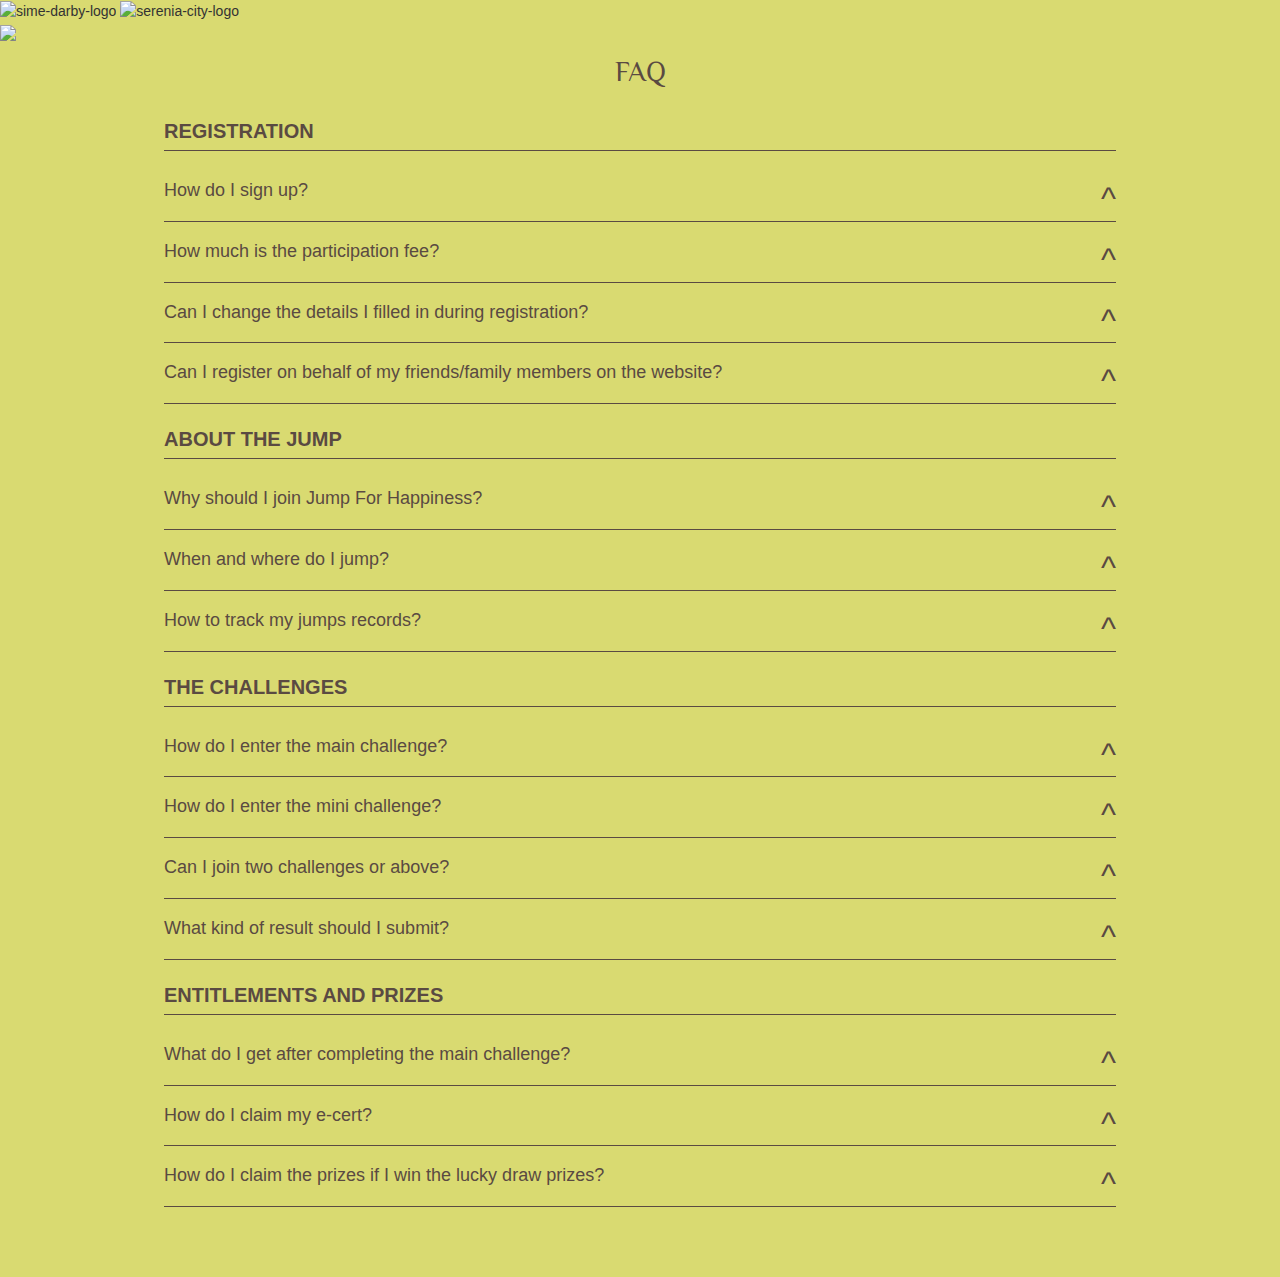
==== faq/index.html @ 18446aae "faq, leaderboard, tnc" ====
<!DOCTYPE html>
<html lang="zh-tw">

<head>
  <meta charset="utf-8">
  <meta name="viewport" content="width=device-width, initial-scale=1, shrink-to-fit=no">
  <meta name="description" content="">
  <meta name="author" content="">
  <title>Jump 4 Happiness - FAQ</title>
  <!-- Bootstrap core CSS -->
  <link href="https://maxcdn.bootstrapcdn.com/bootstrap/3.3.7/css/bootstrap.min.css" rel="stylesheet">
  <link href="https://fonts.googleapis.com/css2?family=Philosopher:ital,wght@0,400;0,700;1,400;1,700&display=swap"
    rel="stylesheet">

  <!-- Custom styles for this template -->
  <link rel="stylesheet" href="/nav.css">
  <style>

    @font-face {
      font-family: "gotham-medium";
      src: url('/asset/gotham/Gotham-Medium.ttf');
    }

    @font-face {
      font-family: "gotham-bold";
      src: url('/asset/gotham/Gotham-Bold.ttf');
    }

    @font-face {
      font-family: "gotham-light";
      src: url('/asset/gotham/Gotham-Light.ttf');
    }

    body {
      background-color: #D9DA71;
    }

    .faq-wrapper {
      margin: auto;
      max-width: 1080px;
      font-family: "gotham-medium", sans-serif;
      min-height: 100vh;
      width: 100vw;
      padding: 0 5% 60px;
    }

    .faq-main-title {
      color: #5A4A42;
      font-family: 'Philosopher', sans-serif;
      text-align: center;
      font-size: 28px;
      padding: 16px 0 8px;
      margin: 0;
    }

    .faq-section-title {
      font-size: 20px;
      font-family: 'gotham-medium', sans-serif;
      font-weight: 600;
      color: #5A4A42;
      background-color: transparent;
      font-weight: 700;
      margin-top: 16px;
      padding: 8px 0;
      border-bottom: 1px solid #5A4A42;
    }

    .faq-list {
      list-style: none;
      padding: 0;
    }

    .faq-list li {
      border-bottom: 1px solid #5A4A42;
      margin: auto;
      padding: 20px 0;
      text-align: left;
    }


    .faq-list .faq-heading::before {
      content: '^';
      font-size: 32px;
      font-weight: 200;
      display: block;
      position: absolute;
      right: 0;
      color: #5A4A42;
    }

    .faq-list .the-active .faq-heading::before {
      content: '^';
      transform: rotate(180deg) translateY(0.5em);
      color: #5A4A42;
    }

    .faq-heading {
      font-family: 'gotham-medium', sans-serif;
      color: #5A4A42;
      position: relative;
      cursor: pointer;
      font-size: 18px;
      font-weight: 400;
      margin: 0;
    }

    .faq-text {
      display: none;
    }

    .art-box svg {
      width: 100%;
    }

    .row {
      display: flex;
    }

    .row .col {
      flex-basis: 50%;
    }

    .read {
      font-family: 'gotham-medium', sans-serif;
      color: #FFFFFF;
      background-color: #5A4A42;
      font-size: 16px;
      line-height: 1.5;
      margin-top: 16px;
      padding: 8px;
      font-weight: normal;
      margin-bottom: -12px;
    }
  </style>

<body>
  <!-- Page Content -->
  <div class="nav-wrapper">
    <div class="nav-company-logo">
      <img class="logo" src="/asset/nav-sime-darby-logo.png" alt="sime-darby-logo">
      <img class="logo" src="/asset/nav-serenia-city-logo.png" alt="serenia-city-logo">
    </div>
    <img src="/asset/nav-image.png">
  </div>
  <!-- Main  -->
  <section class="faq-wrapper">
    <h1 class="faq-main-title">FAQ</h1>
    <div>
      <h2 class="faq-section-title">REGISTRATION</h2>
      <ul class="faq-list">
        <li>
          <h4 class="faq-heading">How do I sign up?</h4>
          <p class="read faq-text">
            Register on our site by filling in your name, mobile number and email address. A confirmation email will be
            sent to you.
          </p>
        </li>
        <li>
          <h4 class="faq-heading">How much is the participation fee?</h4>
          <p class="read faq-text">
            It’s free of charge.
          </p>
        </li>
        <li>
          <h4 class="faq-heading">Can I change the details I filled in during registration?</h4>
          <p class="read faq-text">
            To change your details such as phone number, please inform us at <a
              href="mailto:sereniacity.jumpforhappiness@gmail.com">sereniacity.jumpforhappiness@gmail.com</a>.
          </p>
        </li>
        <li>
          <h4 class="faq-heading">Can I register on behalf of my friends/family members on the website?</h4>
          <p class="read faq-text">
            Yes, you can register on behalf of them.
          </p>
        </li>
      </ul>
      <h2 class="faq-section-title">ABOUT THE JUMP</h2>
      <ul class="faq-list">
        <li>
          <h4 class="faq-heading">Why should I join Jump For Happiness?</h4>
          <p class="read faq-text">
            As we are highly encouraged to keep staying at home, one of the best ways to relieve our stress and keep
            ourselves healthy is jumping. The Jump For Happiness event is an initiative to promote happiness during hard
            times and encourage the public to take care of their well-being, stay healthy and active by doing home-based
            exercises.
          </p>
        </li>
        <li>
          <h4 class="faq-heading">When and where do I jump?</h4>
          <p class="read faq-text">
            The contest period is from 16th September to 16th October. In other words, you can jump anywhere, anytime
            within this period and submit the proof of your jump to us via our site latest by 16th October 2021.
          </p>
        </li>
        <li>
          <h4 class="faq-heading">How to track my jumps records?</h4>
          <p class="read faq-text">
            You can track your jump records with any skipping app (YaoYao, Jumpr ,etc). For uploading of results, please
            refer to “How do I enter the main challenge?” section below.
          </p>
        </li>
      </ul>

      <h2 class="faq-section-title">THE CHALLENGES</h2>
      <ul class="faq-list">
        <li>
          <h4 class="faq-heading">How do I enter the main challenge?</h4>
          <p class="read faq-text">
            Step 1: Register your personal information.
            <br>Step 2: Receive a confirmation email.
            <br>Step 3: Start jumping anytime, anywhere with any skipping app (YaoYao, Jumpr ,etc) from 16 September -
            16 October 2021.
            <br>Step 4:Screenshot the results from your skipping app.
            <br>Step 5: Choose the category for the main challenge: Primary Jump, Secondary Jump and Grand Jump.
            <br>Step 6: Submit the screenshot with your ticket number and the total number of jumps via our landing
            page.
            <br>Step 7: Post the most insta-worthy shot on Facebook and Instagram with ticket no. in the caption with
            following hashtag #SereniaCity #SereniaAiora #JumpForHappiness to take part in the lucky draw. Remember to
            set your post to Public.
            <br>Step 8: Check out our website for the announcement of the lucky draw winner.
          </p>
        </li>
        <li>
          <h4 class="faq-heading">How do I enter the mini challenge?</h4>
          <p class="read faq-text">
            <b>Super Jumper Challenge</b><br>
            Participants must complete at least 500 jumps or above.
            Select the Super Jumper Challenge and submit the screenshot via our landing page.
            Multiple submissions are acceptable but each submission will be treated as a new submission and not
            cumulative.
            The screenshot must show your jump counts, duration and date.
            Leaderboard is available at the Jump For Happiness webpage.
            <br><br>
            <b>Flash Jumper Challenge</b><br>
            Participants must complete 500 jumps.
            Select the Flash Jumper Challenge and submit the screenshot via our landing page.
            Multiple submissions are acceptable but each submission will be treated as a new submission and not
            cumulative.
            The screenshot must show jump counts, duration and date.
            Leaderboard is available at the Jump For Happiness webpage.
          </p>
        </li>
        <li>
          <h4 class="faq-heading">Can I join two challenges or above?</h4>
          <p class="read faq-text">
            Yes, you can join all challenges here.
          </p>
        </li>
        <li>
          <h4 class="faq-heading">What kind of result should I submit?</h4>
          <p class="read faq-text">
            A valid submission should include your jumping counts, duration and date.
          </p>
        </li>
      </ul>

      <h2 class="faq-section-title">ENTITLEMENTS AND PRIZES</h2>
      <ul class="faq-list">
        <li>
          <h4 class="faq-heading">What do I get after completing the main challenge?</h4>
          <p class="read faq-text">
            500 jumps to take part in our lucky draw. 1000 jumps to be qualified for our pre-launch unit selection of
            Serenia Aiora and 1500 jumps to get a 1% rebate (or RM3000 voucher - TBC) for Serenia-Aiora units (terms and
            conditions apply). - maximum cap for rebate & unit selection prizes
          </p>
        </li>
        <li>
          <h4 class="faq-heading">How do I claim my e-cert?</h4>
          <p class="read faq-text">
            Upon completion of the challenges, the customer service will email the e-cert to you. From there, you will
            be able to download your e-cert.
          </p>
        </li>
        <li>
          <h4 class="faq-heading">How do I claim the prizes if I win the lucky draw prizes?</h4>
          <p class="read faq-text">
            All lucky draw prizes will be mailed out to the winners within 30 days of the end of the contest period.
          </p>
        </li>
      </ul>
    </div>


  </section>
  <script src="https://cdnjs.cloudflare.com/ajax/libs/jquery/1.11.1/jquery.min.js"></script>
  <script>
    $('.faq-heading').click(function () {
      $(this).parent('li').toggleClass('the-active').find('.faq-text').slideToggle();
    });
  </script>
</body>

</html>
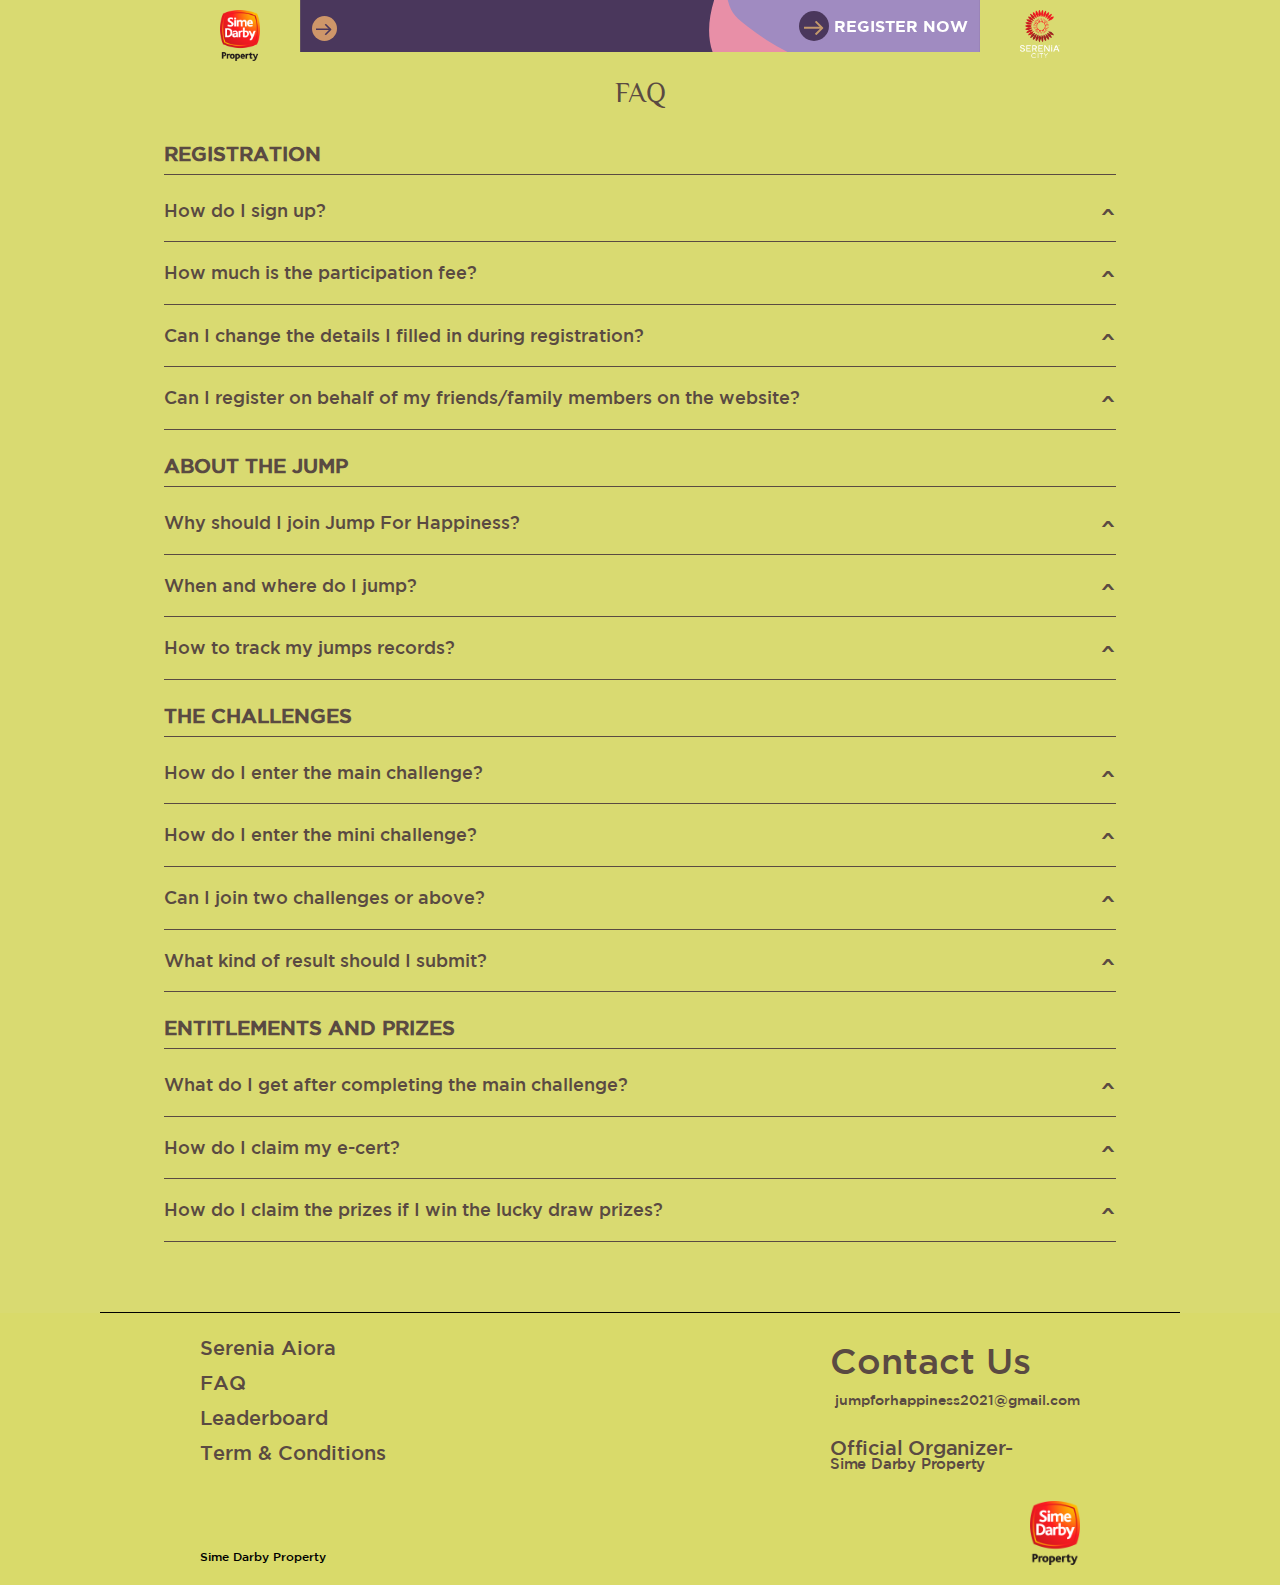
==== commit 14e7a2a0: "duplicate nav and footer to other page" ====
--- a/faq/index.html
+++ b/faq/index.html
@@ -11,11 +11,12 @@
   <link href="https://maxcdn.bootstrapcdn.com/bootstrap/3.3.7/css/bootstrap.min.css" rel="stylesheet">
   <link href="https://fonts.googleapis.com/css2?family=Philosopher:ital,wght@0,400;0,700;1,400;1,700&display=swap"
     rel="stylesheet">
+  <link rel="stylesheet" href="https://stackpath.bootstrapcdn.com/bootstrap/4.3.1/css/bootstrap.min.css">
 
   <!-- Custom styles for this template -->
   <link rel="stylesheet" href="/nav.css">
+  <link rel="stylesheet" href="/footer.css">
   <style>
-
     @font-face {
       font-family: "gotham-medium";
       src: url('/asset/gotham/Gotham-Medium.ttf');
@@ -131,16 +132,70 @@
       font-weight: normal;
       margin-bottom: -12px;
     }
+
+    @media (min-width: 768px) {
+      .faq-wrapper {
+        padding-top: 60px;
+        border-bottom: 1px solid #000000;
+      }
+    }
   </style>
 
 <body>
   <!-- Page Content -->
   <div class="nav-wrapper">
     <div class="nav-company-logo">
-      <img class="logo" src="/asset/nav-sime-darby-logo.png" alt="sime-darby-logo">
-      <img class="logo" src="/asset/nav-serenia-city-logo.png" alt="serenia-city-logo">
+      <a href="https://www.simedarbyproperty.com/" target="_blank">
+        <img class="logo" src="/asset/nav-sime-darby-logo.png" alt="sime-darby-logo">
+      </a>
+      <div class="hidden-xs nav-desktop navbar-menu-wrapper">
+        <div onclick="toggleMenu(true)" id="toggle-menu-display" class="toggle-menu">
+          <img src="/asset/icon-arrow-purple.svg">
+        </div>
+        <div onclick="toggleMenu(false)" style="display: none;" id="toggle-menu-hide" class="toggle-menu left">
+          <img src="/asset/icon-arrow-purple.svg">
+        </div>
+        <a class="nav-register-button" href="/#register">
+          <div onclick="toggleMenu(false)" class="toggle-register">
+            <img src="/asset/icon-arrow-brown.svg">
+          </div>
+          REGISTER NOW
+        </a>
+        <div class="nav-links" style="left: -200px;">
+          <a onclick="toggleMenu(false)" href="/">HOME</a>
+          <a onclick="toggleMenu(false)" href="/#register">REGISTER</a>
+          <a onclick="toggleMenu(false)" href="/">RESULT SUBMISSION</a>
+          <a onclick="toggleMenu(false)" href="/leaderboard-flash-jumper-challange/">LEADERBOARD</a>
+          <a onclick="toggleMenu(false)" href="/faq/">FAQ</a>
+          <hr>
+        </div>
+      </div>
+      <a href="https://www.simedarbyproperty.com/serenia-city/serenia-aiora/" target="_blank">
+        <img class="logo" src="/asset/nav-serenia-city-logo.png" alt="serenia-city-logo">
+      </a>
     </div>
-    <img src="/asset/nav-image.png">
+    <div class="navbar-menu-wrapper visible-xs">
+      <div onclick="toggleMenuM(true)" id="toggle-menu-display-m" class="toggle-menu">
+        <img src="/asset/icon-arrow-purple.svg">
+      </div>
+      <div onclick="toggleMenuM(false)" style="display: none;" id="toggle-menu-hide-m" class="toggle-menu left">
+        <img src="/asset/icon-arrow-purple.svg">
+      </div>
+      <a class="nav-register-button" href="/#register">
+        <div onclick="toggleMenuM(false)" class="toggle-register">
+          <img src="/asset/icon-arrow-brown.svg">
+        </div>
+        REGISTER NOW
+      </a>
+      <div class="nav-links" style="left: -200px;">
+        <a onclick="toggleMenuM(false)" href="/">HOME</a>
+        <a onclick="toggleMenuM(false)" href="/#register">REGISTER</a>
+        <a onclick="toggleMenuM(false)" href="/">RESULT SUBMISSION</a>
+        <a onclick="toggleMenuM(false)" href="/leaderboard-flash-jumper-challange/">LEADERBOARD</a>
+        <a onclick="toggleMenuM(false)" href="/faq/">FAQ</a>
+        <hr>
+      </div>
+    </div>
   </div>
   <!-- Main  -->
   <section class="faq-wrapper">
@@ -280,11 +335,68 @@
         </li>
       </ul>
     </div>
-
-
   </section>
+  <!-- Footer -->
+  <footer id="contact-us" class="footer-contact-us">
+    <div class="footer-wrapper d-flex flex-column flex-lg-row justify-content-between">
+      <div class="footer-list d-flex flex-column">
+        <a class="footer-list__item" href="https://www.simedarbyproperty.com/serenia-city/serenia-aiora/"
+          target="_blank">
+          Serenia Aiora<i class="fa fa-external-link" aria-hidden="true"></i>
+        </a>
+        <a class="footer-list__item" href="/faq/">FAQ</a>
+        <a class="footer-list__item" href="/leaderboard-flash-jumper-challange/">Leaderboard</a>
+        <a class="footer-list__item" href="/term-and-condition/">Term & Conditions</a>
+      </div>
+      <hr class="hidden-lg hidden-md">
+      <div>
+        <div class="contact-us-title">Contact Us</div>
+        <a href="mailto:jumpforhappiness2021@gmail.com" class="email">
+          <i class="fa fa-envelope" aria-hidden="true"></i>jumpforhappiness2021@gmail.com
+        </a>
+        <div class="contact-us-official">Official Organizer-<br>
+          <span style="font-size: 0.75em">Sime Darby Property</span>
+        </div>
+      </div>
+      <hr class="hidden-lg hidden-md">
+    </div>
+    <div class="d-flex justify-content-between align-items-end contact-us-organizer">
+      <div>Sime Darby Property</div>
+      <a href="https://www.simedarbyproperty.com/" target="_blank">
+        <img class="logo" src="/asset/nav-sime-darby-logo.png" alt="sime-darby-logo">
+      </a>
+    </div>
+  </footer>
   <script src="https://cdnjs.cloudflare.com/ajax/libs/jquery/1.11.1/jquery.min.js"></script>
   <script>
+    function toggleMenu(openMenu) {
+      if (openMenu) {
+        document.getElementsByClassName('nav-links')[0].style.display = 'flex';
+        document.getElementsByClassName('nav-links')[0].style.left = '0';
+        document.getElementById('toggle-menu-hide').style.display = 'block';
+        document.getElementById('toggle-menu-display').style.display = 'none';
+      } else {
+        document.getElementsByClassName('nav-links')[0].style.display = 'none';
+        document.getElementsByClassName('nav-links')[0].style.left = '-200px';
+        document.getElementById('toggle-menu-hide').style.display = 'none';
+        document.getElementById('toggle-menu-display').style.display = 'block';
+      }
+    }
+
+    function toggleMenuM(openMenu) {
+      if (openMenu) {
+        document.getElementsByClassName('nav-links')[1].style.display = 'flex';
+        document.getElementsByClassName('nav-links')[1].style.left = '0';
+        document.getElementById('toggle-menu-hide-m').style.display = 'block';
+        document.getElementById('toggle-menu-display-m').style.display = 'none';
+      } else {
+        document.getElementsByClassName('nav-links')[1].style.display = 'none';
+        document.getElementsByClassName('nav-links')[1].style.left = '-200px';
+        document.getElementById('toggle-menu-hide-m').style.display = 'none';
+        document.getElementById('toggle-menu-display-m').style.display = 'block';
+      }
+    }
+
     $('.faq-heading').click(function () {
       $(this).parent('li').toggleClass('the-active').find('.faq-text').slideToggle();
     });
--- a/nav.css
+++ b/nav.css
@@ -0,0 +1,165 @@
+.nav-wrapper {
+  width: 100%;
+  background-color: #99C442;
+  position: relative;
+  z-index: 999;
+}
+
+.nav-company-logo {
+  width: 100%;
+  display: flex;
+  justify-content: space-between;
+  align-items: center;
+}
+
+.nav-company-logo .logo {
+  width: 35px;
+  padding: 10px;
+  box-sizing: content-box;
+}
+
+/* .nav-wrapper img {
+  width: 100%;
+} */
+
+.navbar-menu-wrapper {
+  width: 100vw;
+  height: 52px;
+  background-image: url(asset/nav-image-desktop.svg);
+  background-size: cover;
+  background-repeat: no-repeat;
+  background-position: center right;
+
+
+}
+
+.navbar-menu-wrapper img {
+  width: 100%;
+  height: 100%;
+}
+
+.toggle-menu {
+  position: absolute;
+  background-color: #CE9669;
+  color: #4a375c;
+  z-index: 20;
+  padding: 4px;
+  box-sizing: border-box;
+  font-size: 20px;
+  line-height: 16px;
+  width: 25px;
+  height: 25px;
+  border-radius: 50%;
+  left: 12px;
+  bottom: 12px;
+  cursor: pointer;
+}
+
+.toggle-menu.left {
+  transform: rotate(180deg);
+}
+
+.toggle-menu img {
+  width: 16px;
+}
+
+.nav-register-button {
+  position: absolute;
+  right: 10px;
+  bottom: 12px;
+  color: #FFFFFF;
+  font-family: "gotham-bold", sans-serif;
+  display: flex;
+  align-items: center;
+  flex-wrap: nowrap;
+  font-size: 16px;
+  line-height: 20px;
+}
+
+.nav-register-button .toggle-register {
+  color: #CE9669;
+  background-color: #4a375c;
+  padding: 5px;
+  width: 30px;
+  height: 30px;
+  border-radius: 50%;
+  cursor: pointer;
+  margin-right: 5px;
+}
+
+.nav-register-button .toggle-register img {
+  width: 20px;
+}
+
+.nav-links {
+  position: absolute;
+  top: 117px;
+  background-color: rgba(79, 52, 93, 0.9);
+  width: 280px;
+  padding: 0 10px 10px;
+  display: flex;
+  flex-direction: column;
+  display: none;
+  transition: all 200ms linear;
+}
+
+.nav-links a {
+  font-family: "gotham-medium", sans-serif;
+  color: #FFFFFF;
+  margin: 2px 0;
+  font-size: 16px;
+}
+
+.nav-links hr {
+  display: block;
+  width: 100%;
+  border-top: 1px solid #FFFFFF;
+}
+
+@media (min-width: 768px) {
+  .nav-wrapper {
+    background-color: transparent;
+    max-height: 100px;
+    height: 100px;
+    position: fixed;
+  }
+
+  .navbar-menu-wrapper {
+    flex-grow: 1;
+    margin: 0 20px;
+    position: relative;
+  }
+
+  .nav-company-logo {
+    max-width: 880px;
+    align-items: flex-start;
+    margin: auto;
+  }
+
+  .toggle-menu {
+    left: 12px;
+    bottom: 0;
+    top: 16px;
+  }
+
+  .nav-links {
+    top: 52px;
+  }
+
+  .nav-register-button {
+    right: 12px;
+    bottom: 0;
+    top: 16px;
+    align-items: flex-start;
+  }
+
+  .nav-register-button .toggle-register {
+    margin-top: -5px;
+  }
+
+  .nav-company-logo .logo {
+    width: 40px;
+    padding: 10px 20px;
+    box-sizing: content-box;
+  }
+}--- a/footer.css
+++ b/footer.css
@@ -0,0 +1,92 @@
+.footer-contact-us {
+  background-color: #D9DA6A;
+  padding: 20px;
+}
+
+.footer-contact-us .section-title {
+  padding: 40px 0 20px;
+}
+
+.footer-list {
+
+}
+
+.footer-list__item {
+  font-family: 'gotham-medium', sans-serif;
+  color: #5A4A42;
+  font-size: 12px;
+  margin-bottom: 5px;
+  cursor: pointer;
+}
+
+.footer-list__item i {
+  font-size: 8px;
+  font-weight: bold;
+  margin-left: 5px;
+}
+
+.footer-contact-us hr {
+  display: block;
+  width: 100%;
+  border-top: 3px solid #5A4A42;
+}
+
+.contact-us-title {
+  font-family: 'gotham-medium', sans-serif;
+  color: #5A4A42;
+  font-size: 36px;
+}
+
+.footer-contact-us .email {
+  font-family: 'gotham-medium', sans-serif;
+  color: #5A4A42;
+  font-size: 12px;
+}
+
+.footer-contact-us .email i {
+  font-size: 16px;
+  margin-right: 5px;
+}
+
+.contact-us-official {
+  font-family: 'gotham-medium', sans-serif;
+  color: #5A4A42;
+  font-size: 16px;
+  margin: 30px 0;
+  line-height: 14px;
+  letter-spacing: -0.2px;
+}
+
+.contact-us-organizer {
+  font-family: 'gotham-medium', sans-serif;
+  color: #000000;
+  font-size: 8px;
+  margin-top: 30px;
+}
+
+.contact-us-organizer img {
+  width: 30px;
+}
+
+@media (min-width: 768px) {
+  .footer-wrapper {
+    max-width: 880px;
+    margin: auto;
+  }
+  .footer-list__item, .contact-us-official {
+    font-size: 20px;
+  }
+  
+  .footer-list__item i, .footer-contact-us .email {
+    font-size: 14px;
+  }
+
+  .contact-us-organizer {
+    font-size: 12px;
+    max-width: 880px;
+    margin: auto;
+  }
+  .contact-us-organizer img {
+    width: 50px;
+  }
+}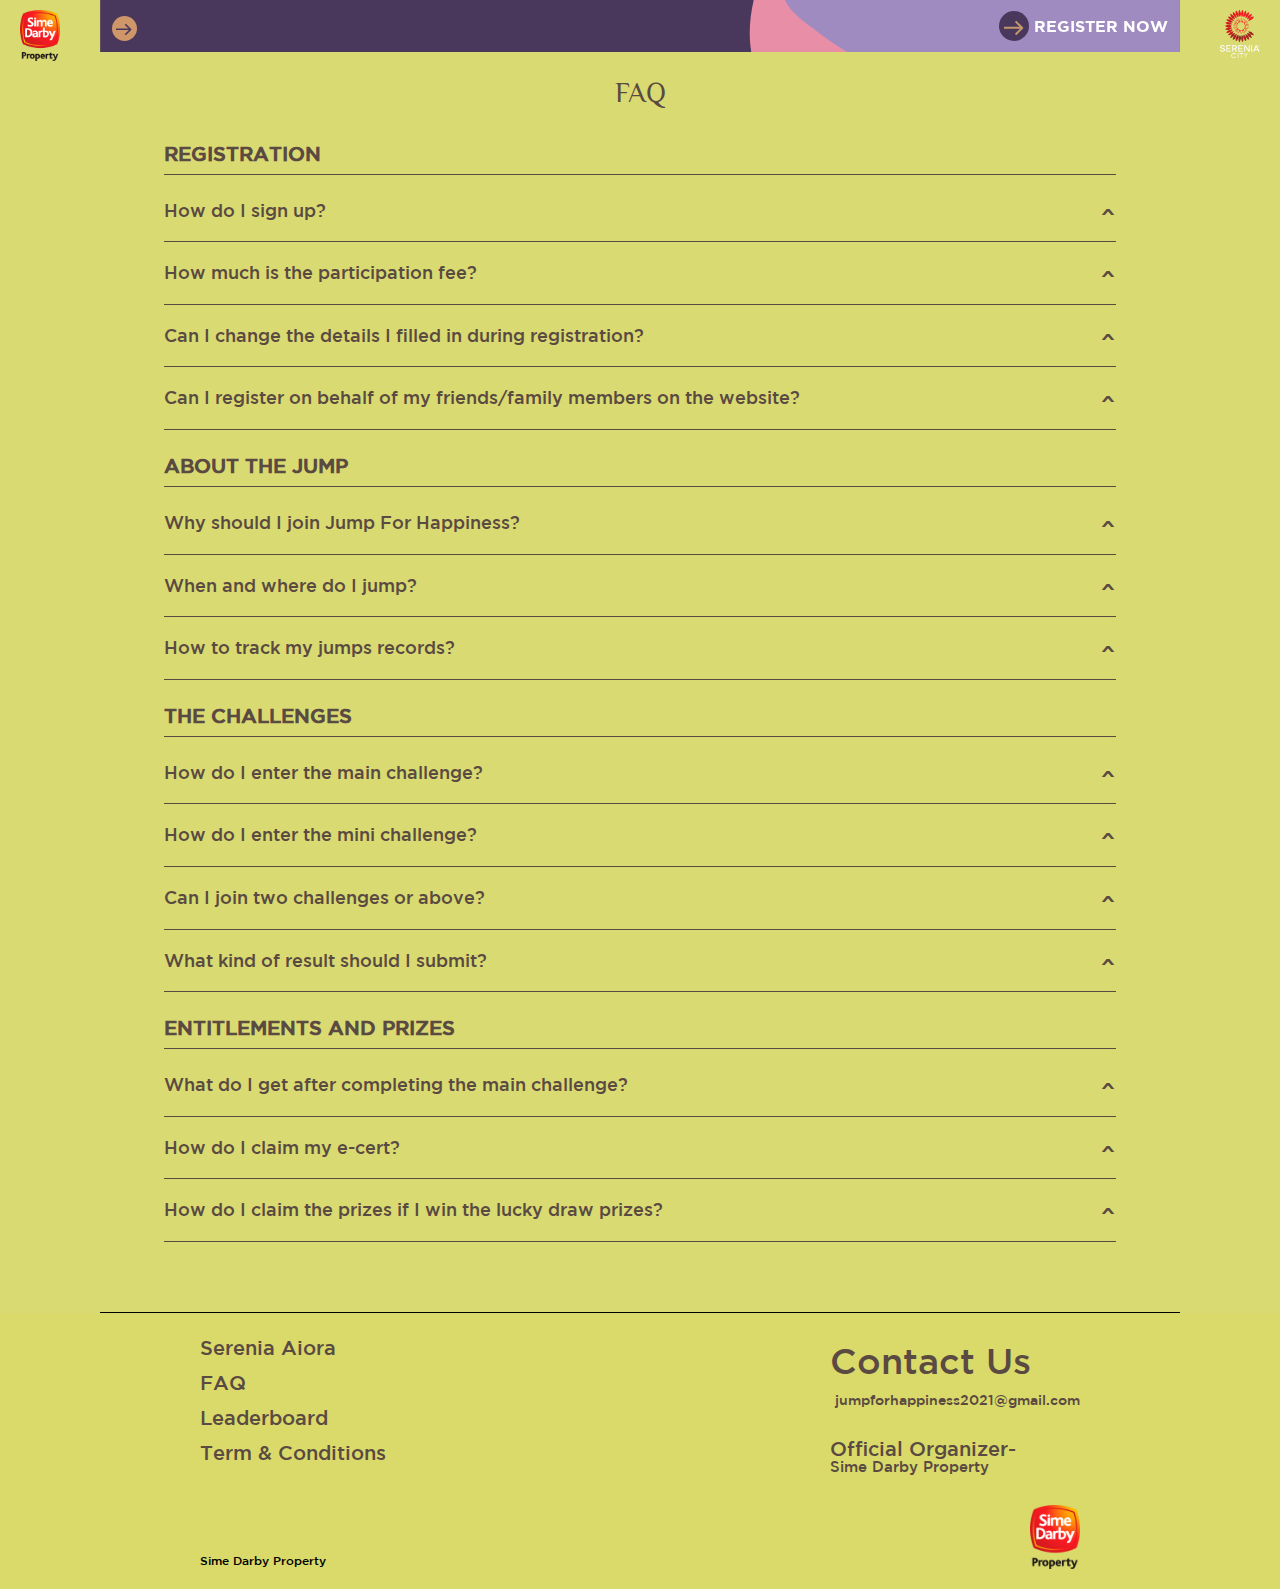
==== commit caa16273: "fix typo" ====
--- a/faq/index.html
+++ b/faq/index.html
@@ -103,6 +103,7 @@
       font-size: 18px;
       font-weight: 400;
       margin: 0;
+      padding-right: 20px;
     }
 
     .faq-text {
@@ -165,7 +166,7 @@
           <a onclick="toggleMenu(false)" href="/">HOME</a>
           <a onclick="toggleMenu(false)" href="/#register">REGISTER</a>
           <a onclick="toggleMenu(false)" href="/">RESULT SUBMISSION</a>
-          <a onclick="toggleMenu(false)" href="/leaderboard-flash-jumper-challange/">LEADERBOARD</a>
+          <a onclick="toggleMenu(false)" href="/leaderboard-flash-jumper-challenge/">LEADERBOARD</a>
           <a onclick="toggleMenu(false)" href="/faq/">FAQ</a>
           <hr>
         </div>
@@ -191,7 +192,7 @@
         <a onclick="toggleMenuM(false)" href="/">HOME</a>
         <a onclick="toggleMenuM(false)" href="/#register">REGISTER</a>
         <a onclick="toggleMenuM(false)" href="/">RESULT SUBMISSION</a>
-        <a onclick="toggleMenuM(false)" href="/leaderboard-flash-jumper-challange/">LEADERBOARD</a>
+        <a onclick="toggleMenuM(false)" href="/leaderboard-flash-jumper-challenge/">LEADERBOARD</a>
         <a onclick="toggleMenuM(false)" href="/faq/">FAQ</a>
         <hr>
       </div>
@@ -345,7 +346,7 @@
           Serenia Aiora<i class="fa fa-external-link" aria-hidden="true"></i>
         </a>
         <a class="footer-list__item" href="/faq/">FAQ</a>
-        <a class="footer-list__item" href="/leaderboard-flash-jumper-challange/">Leaderboard</a>
+        <a class="footer-list__item" href="/leaderboard-flash-jumper-challenge/">Leaderboard</a>
         <a class="footer-list__item" href="/term-and-condition/">Term & Conditions</a>
       </div>
       <hr class="hidden-lg hidden-md">
--- a/nav.css
+++ b/nav.css
@@ -1,3 +1,11 @@
+
+a,
+a:hover,
+a:focus,
+a:active {
+  text-decoration: none;
+  color: #FFFFFF;
+}
 .nav-wrapper {
   width: 100%;
   background-color: #99C442;
@@ -29,8 +37,6 @@
   background-size: cover;
   background-repeat: no-repeat;
   background-position: center right;
-
-
 }
 
 .navbar-menu-wrapper img {
@@ -131,7 +137,7 @@
   }
 
   .nav-company-logo {
-    max-width: 880px;
+    max-width: 1440px;
     align-items: flex-start;
     margin: auto;
   }
--- a/footer.css
+++ b/footer.css
@@ -7,9 +7,7 @@
   padding: 40px 0 20px;
 }
 
-.footer-list {
-
-}
+.footer-list {}
 
 .footer-list__item {
   font-family: 'gotham-medium', sans-serif;
@@ -17,6 +15,14 @@
   font-size: 12px;
   margin-bottom: 5px;
   cursor: pointer;
+}
+
+.footer-list__item,
+.footer-list__item:hover,
+.footer-list__item:focus,
+.footer-list__item:active {
+  text-decoration: none;
+  color: #5A4A42;
 }
 
 .footer-list__item i {
@@ -53,8 +59,7 @@
   color: #5A4A42;
   font-size: 16px;
   margin: 30px 0;
-  line-height: 14px;
-  letter-spacing: -0.2px;
+  line-height: 16px;
 }
 
 .contact-us-organizer {
@@ -73,11 +78,14 @@
     max-width: 880px;
     margin: auto;
   }
-  .footer-list__item, .contact-us-official {
+
+  .footer-list__item,
+  .contact-us-official {
     font-size: 20px;
   }
-  
-  .footer-list__item i, .footer-contact-us .email {
+
+  .footer-list__item i,
+  .footer-contact-us .email {
     font-size: 14px;
   }
 
@@ -86,6 +94,7 @@
     max-width: 880px;
     margin: auto;
   }
+
   .contact-us-organizer img {
     width: 50px;
   }
